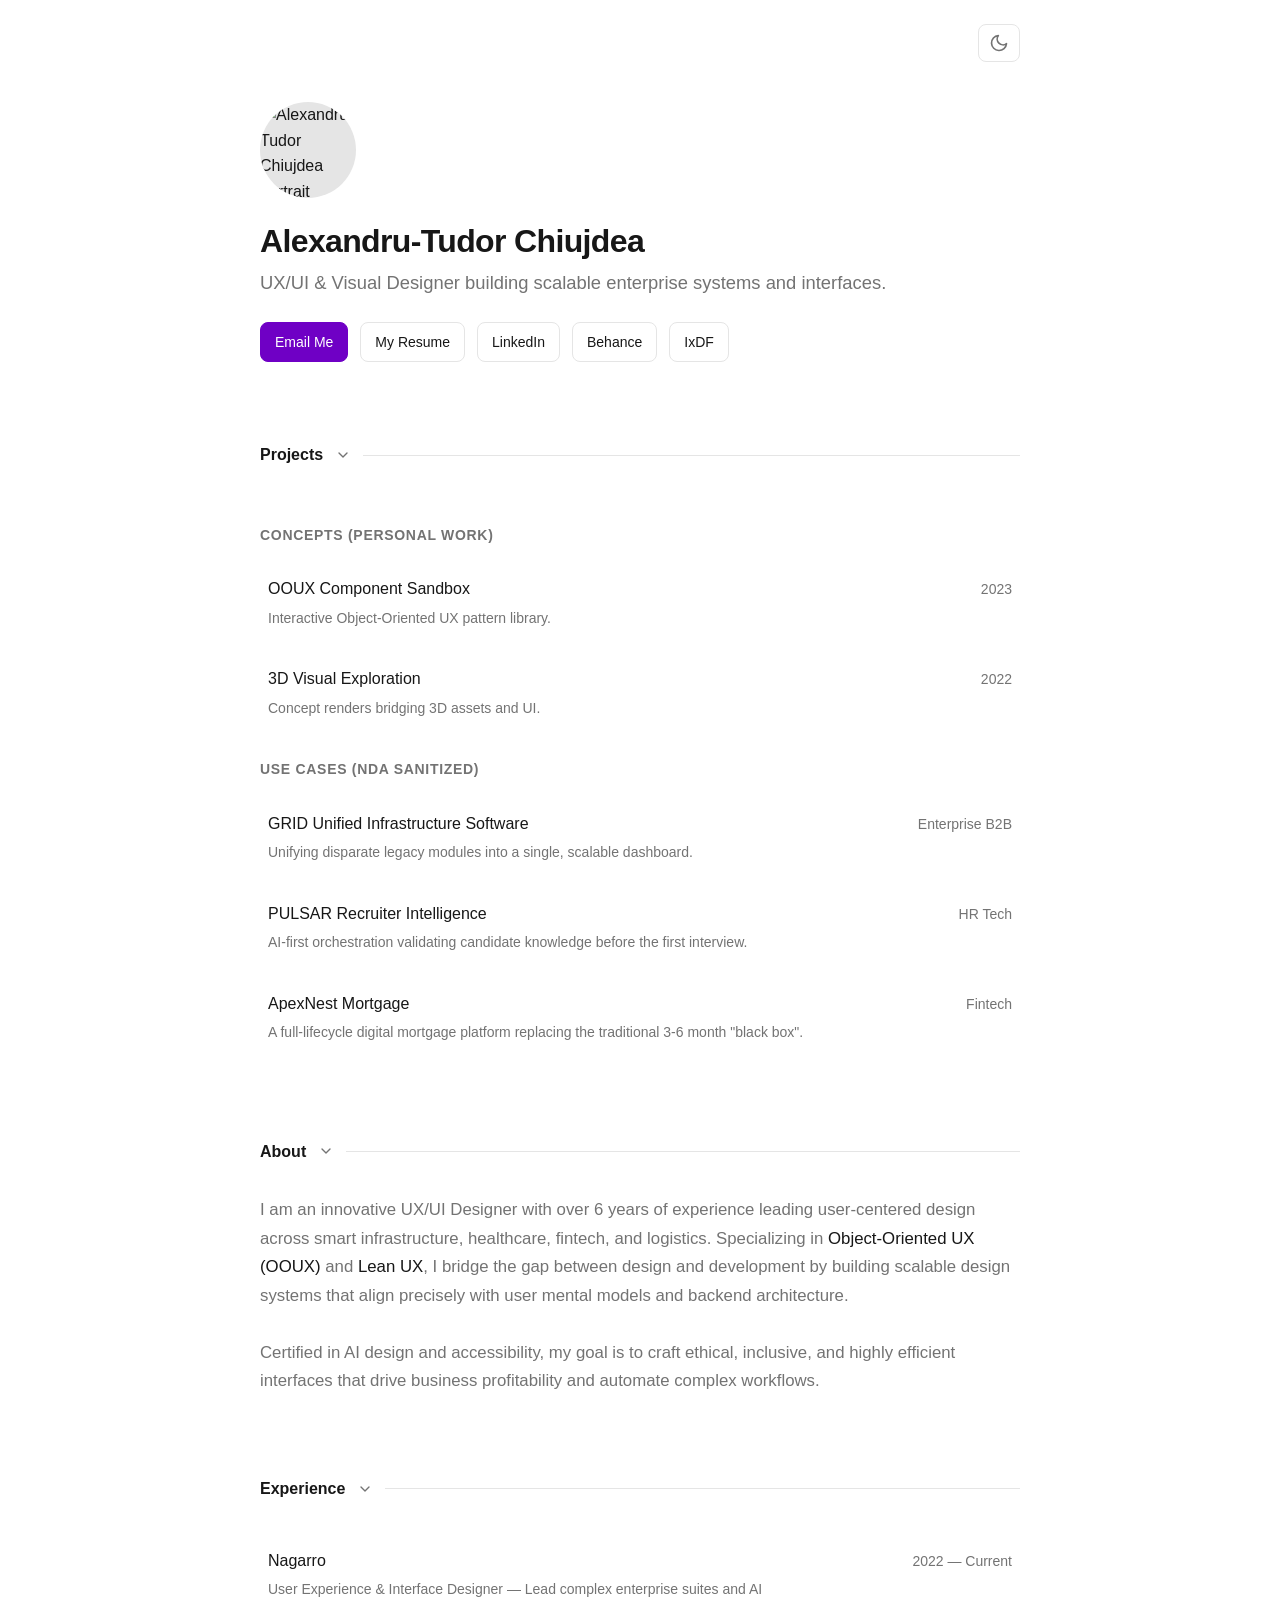
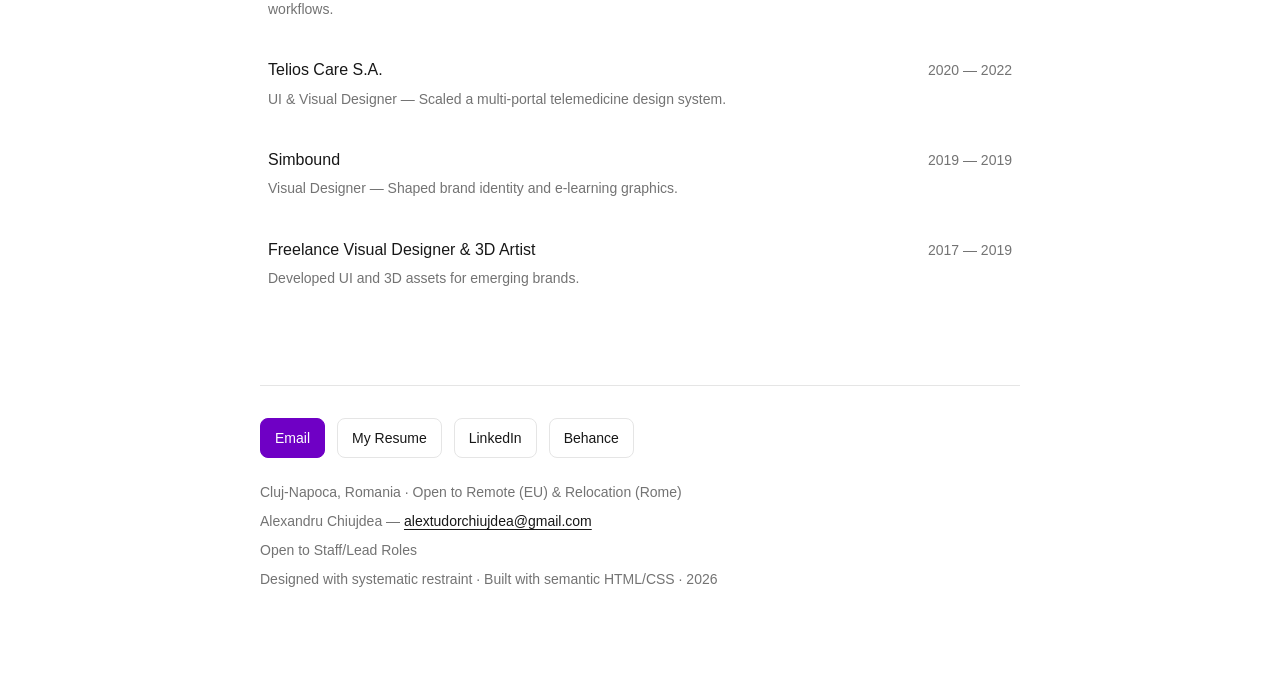
==== index.html @ 45ed24f5 "update" ====
<!DOCTYPE html>
<html lang="en">
<head>
  <meta charset="UTF-8">
  <meta name="viewport" content="width=device-width, initial-scale=1.0">

  <!-- SEO -->
  <title>Alexandru-Tudor Chiujdea — UX/UI & Visual Designer</title>
  <meta name="description" content="Portfolio of Alexandru-Tudor Chiujdea — UX/UI & Visual Designer building scalable enterprise systems and interfaces. Specializing in OOUX, Lean UX, and accessible design.">
  <meta name="author" content="Alexandru-Tudor Chiujdea">
  <meta name="robots" content="index, follow">
  <link rel="canonical" href=""><!-- TODO: Set your domain here, e.g. https://chiujdea.com -->

  <!-- Open Graph (Social sharing) -->
  <meta property="og:type" content="website">
  <meta property="og:title" content="Alexandru-Tudor Chiujdea — UX/UI & Visual Designer">
  <meta property="og:description" content="UX/UI & Visual Designer building scalable enterprise systems and interfaces.">
  <meta property="og:image" content="assets/images/og-image.png"><!-- TODO: Add a 1200x630 social preview image -->
  <meta property="og:url" content=""><!-- TODO: Set your domain -->

  <!-- Twitter Card -->
  <meta name="twitter:card" content="summary_large_image">
  <meta name="twitter:title" content="Alexandru-Tudor Chiujdea — UX/UI & Visual Designer">
  <meta name="twitter:description" content="UX/UI & Visual Designer building scalable enterprise systems and interfaces.">

  <!-- Favicon — TODO: Replace with your actual favicon files -->
  <link rel="icon" href="assets/favicon.ico" sizes="any">
  <link rel="icon" href="assets/favicon.svg" type="image/svg+xml">
  <link rel="apple-touch-icon" href="assets/apple-touch-icon.png">

  <!-- Theme: prevent FOUC (flash of unstyled content) -->
  <script>
    (function() {
      var storedTheme = localStorage.getItem('theme');
      if (storedTheme) {
        document.documentElement.setAttribute('data-theme', storedTheme);
      } else if (window.matchMedia('(prefers-color-scheme: dark)').matches) {
        document.documentElement.setAttribute('data-theme', 'dark');
      } else {
        document.documentElement.setAttribute('data-theme', 'light');
      }
    })();
  </script>

  <!-- Styles -->
  <link rel="stylesheet" href="css/style.css">
</head>
<body>

  <div class="container">

    <!-- ================================================================
         HOME VIEW
         ================================================================ -->
    <div id="home-view">
      <nav class="top-nav">
        <button id="theme-toggle" class="theme-toggle" aria-label="Toggle dark and light mode">
          <svg class="icon-moon" aria-hidden="true" xmlns="http://www.w3.org/2000/svg" viewBox="0 0 24 24" fill="none" stroke="currentColor" stroke-width="2" stroke-linecap="round" stroke-linejoin="round"><path d="M21 12.79A9 9 0 1 1 11.21 3 7 7 0 0 0 21 12.79z"></path></svg>
          <svg class="icon-sun" aria-hidden="true" xmlns="http://www.w3.org/2000/svg" viewBox="0 0 24 24" fill="none" stroke="currentColor" stroke-width="2" stroke-linecap="round" stroke-linejoin="round"><circle cx="12" cy="12" r="5"></circle><line x1="12" y1="1" x2="12" y2="3"></line><line x1="12" y1="21" x2="12" y2="23"></line><line x1="4.22" y1="4.22" x2="5.64" y2="5.64"></line><line x1="18.36" y1="18.36" x2="19.78" y2="19.78"></line><line x1="1" y1="12" x2="3" y2="12"></line><line x1="21" y1="12" x2="23" y2="12"></line><line x1="4.22" y1="19.78" x2="5.64" y2="18.36"></line><line x1="18.36" y1="5.64" x2="19.78" y2="4.22"></line></svg>
        </button>
      </nav>

      <header class="profile-header fade-in-section visible">
        <div class="avatar-wrapper">
          <img src="https://i.postimg.cc/5yd4jVDQ/1awt-(2-of-61).jpg" alt="Alexandru-Tudor Chiujdea portrait" width="96" height="96" loading="eager">
        </div>
        <h1>Alexandru-Tudor Chiujdea</h1>
        <p class="tagline">UX/UI & Visual Designer building scalable enterprise systems and interfaces.</p>
        <div class="link-row">
          <a href="mailto:alextudorchiujdea@gmail.com" class="btn primary">Email Me</a>
          <a href="assets/docs/Alexandru_Chiujdea_Resume.pdf" target="_blank" rel="noopener noreferrer" class="btn">My Resume</a>
          <a href="https://www.linkedin.com/in/alexandru-tudor-chiujdea/" target="_blank" rel="noopener noreferrer" class="btn">LinkedIn</a>
          <a href="https://www.behance.net/dudthyawesome" target="_blank" rel="noopener noreferrer" class="btn">Behance</a>
          <a href="https://ixdf.org/members/alexandru-chiujdea?r=alexandru-chiujdea" target="_blank" rel="noopener noreferrer" class="btn">IxDF</a>
        </div>
      </header>

      <!-- Projects Section -->
      <section id="projects" class="fade-in-section wrapper-section">
        <button class="section-header" aria-expanded="true" aria-controls="content-projects" onclick="toggleSection(this)">
          <h2 class="section-title">Projects</h2>
          <svg class="chevron" aria-hidden="true" viewBox="0 0 24 24"><path d="M6 9l6 6 6-6"></path></svg>
        </button>
        <div id="content-projects" class="section-content">
          <h3 class="subsection-title">Concepts (Personal Work)</h3>
          <div class="list-container" id="concepts-list">
            <!-- Rendered dynamically from js/projects.js -->
          </div>

          <h3 class="subsection-title">Use Cases (NDA Sanitized)</h3>
          <div class="list-container" id="usecases-list">
            <!-- Rendered dynamically from js/projects.js -->
          </div>
        </div>
      </section>

      <!-- About Section -->
      <section id="about" class="fade-in-section wrapper-section">
        <button class="section-header" aria-expanded="true" aria-controls="content-about" onclick="toggleSection(this)">
          <h2 class="section-title">About</h2>
          <svg class="chevron" aria-hidden="true" viewBox="0 0 24 24"><path d="M6 9l6 6 6-6"></path></svg>
        </button>
        <div id="content-about" class="section-content">
          <p class="about-text">
            I am an innovative UX/UI Designer with over 6 years of experience leading user-centered design across smart infrastructure, healthcare, fintech, and logistics.
            Specializing in <strong>Object-Oriented UX (OOUX)</strong> and <strong>Lean UX</strong>, I bridge the gap between design and development by building scalable design systems that align precisely with user mental models and backend architecture.
            <br><br>
            Certified in AI design and accessibility, my goal is to craft ethical, inclusive, and highly efficient interfaces that drive business profitability and automate complex workflows.
          </p>
        </div>
      </section>

      <!-- Experience Section -->
      <section id="experience" class="fade-in-section wrapper-section">
        <button class="section-header" aria-expanded="true" aria-controls="content-experience" onclick="toggleSection(this)">
          <h2 class="section-title">Experience</h2>
          <svg class="chevron" aria-hidden="true" viewBox="0 0 24 24"><path d="M6 9l6 6 6-6"></path></svg>
        </button>
        <div id="content-experience" class="section-content">
          <div class="list-container">
            <div class="list-item">
              <div class="item-left">
                <span class="item-title">Nagarro</span>
                <span class="item-desc">User Experience & Interface Designer — Lead complex enterprise suites and AI workflows.</span>
              </div>
              <span class="item-meta">2022 — Current</span>
            </div>
            <div class="list-item">
              <div class="item-left">
                <span class="item-title">Telios Care S.A.</span>
                <span class="item-desc">UI & Visual Designer — Scaled a multi-portal telemedicine design system.</span>
              </div>
              <span class="item-meta">2020 — 2022</span>
            </div>
            <div class="list-item">
              <div class="item-left">
                <span class="item-title">Simbound</span>
                <span class="item-desc">Visual Designer — Shaped brand identity and e-learning graphics.</span>
              </div>
              <span class="item-meta">2019 — 2019</span>
            </div>
            <div class="list-item">
              <div class="item-left">
                <span class="item-title">Freelance Visual Designer & 3D Artist</span>
                <span class="item-desc">Developed UI and 3D assets for emerging brands.</span>
              </div>
              <span class="item-meta">2017 — 2019</span>
            </div>
          </div>
        </div>
      </section>

      <!-- Footer -->
      <footer class="fade-in-section main-footer">
        <div class="link-row">
          <a href="mailto:alextudorchiujdea@gmail.com" class="btn primary">Email</a>
          <a href="assets/docs/Alexandru_Chiujdea_Resume.pdf" target="_blank" rel="noopener noreferrer" class="btn">My Resume</a>
          <a href="https://www.linkedin.com/in/alexandru-tudor-chiujdea/" target="_blank" rel="noopener noreferrer" class="btn">LinkedIn</a>
          <a href="https://www.behance.net/dudthyawesome" target="_blank" rel="noopener noreferrer" class="btn">Behance</a>
        </div>
        <div class="footer-meta">
          <p class="footer-location">Cluj-Napoca, Romania · Open to Remote (EU) & Relocation (Rome)</p>
          <p class="footer-contact">Alexandru Chiujdea — <a href="mailto:alextudorchiujdea@gmail.com" class="footer-email-link">alextudorchiujdea@gmail.com</a></p>
          <p class="footer-status">Open to Staff/Lead Roles</p>
          <p class="footer-note">Designed with systematic restraint · Built with semantic HTML/CSS · 2026</p>
        </div>
      </footer>
    </div>

    <!-- ================================================================
         PROJECT DETAIL VIEW
         ================================================================ -->
    <div id="project-view" aria-live="polite">
      <nav class="sticky-nav">
        <button class="back-btn" onclick="closeProject()" aria-label="Go back to home page">
          <svg width="18" height="18" aria-hidden="true" viewBox="0 0 24 24" fill="none" stroke="currentColor" stroke-width="2" stroke-linecap="round" stroke-linejoin="round"><line x1="19" y1="12" x2="5" y2="12"></line><polyline points="12 19 5 12 12 5"></polyline></svg>
          <span style="display:none;" id="desktop-back-text">Projects /</span>
        </button>
        <span class="breadcrumb-title" id="breadcrumb-title" tabindex="-1">Project Name</span>
      </nav>

      <div class="project-body" id="project-body-content">
        <!-- Injected dynamically -->
      </div>

      <div class="project-nav-footer">
        <button class="nav-btn prev" id="nav-prev" onclick="navigateProject(-1)">
          <span class="nav-label" aria-hidden="true">&larr; Prev</span>
          <span class="nav-title" id="nav-prev-title">Previous Project</span>
        </button>
        <button class="nav-btn next" id="nav-next" onclick="navigateProject(1)">
          <span class="nav-label" aria-hidden="true">Next &rarr;</span>
          <span class="nav-title" id="nav-next-title">Next Project</span>
        </button>
      </div>
    </div>

  </div>

  <!-- Image Lightbox Modal -->
  <div id="image-modal" class="image-modal" role="dialog" aria-modal="true" aria-label="Image preview" hidden>
    <div class="image-modal-backdrop" id="modal-backdrop"></div>
    <div class="image-modal-content">
      <button class="image-modal-close" id="modal-close" aria-label="Close image preview">
        <svg width="24" height="24" viewBox="0 0 24 24" fill="none" stroke="currentColor" stroke-width="2" stroke-linecap="round" stroke-linejoin="round">
          <line x1="18" y1="6" x2="6" y2="18"></line>
          <line x1="6" y1="6" x2="18" y2="18"></line>
        </svg>
      </button>
      <div class="image-modal-toolbar">
        <button class="modal-tool-btn" id="modal-zoom-out" aria-label="Zoom out">
          <svg width="18" height="18" viewBox="0 0 24 24" fill="none" stroke="currentColor" stroke-width="2"><line x1="5" y1="12" x2="19" y2="12"></line></svg>
        </button>
        <span class="modal-zoom-level" id="modal-zoom-level">100%</span>
        <button class="modal-tool-btn" id="modal-zoom-in" aria-label="Zoom in">
          <svg width="18" height="18" viewBox="0 0 24 24" fill="none" stroke="currentColor" stroke-width="2"><line x1="12" y1="5" x2="12" y2="19"></line><line x1="5" y1="12" x2="19" y2="12"></line></svg>
        </button>
        <button class="modal-tool-btn" id="modal-zoom-reset" aria-label="Reset zoom">Reset</button>
      </div>
      <div class="image-modal-stage" id="modal-stage">
        <img id="modal-image" src="" alt="" draggable="false">
      </div>
      <p id="modal-caption" class="image-modal-caption"></p>
    </div>
  </div>

  <!-- Scripts: data first, then app logic -->
  <script src="js/projects.js"></script>
  <script src="js/app.js"></script>
</body>
</html>
---- css/style.css ----
/* ==========================================================================
   Alexandru-Tudor Chiujdea — Portfolio
   Design Tokens & Theme System
   ========================================================================== */

:root {
  --bg: #ffffff;
  --bg-alpha: rgba(255, 255, 255, 0.85);
  --text-main: #171717;
  --text-secondary: #737373;
  --border: #e5e5e5;
  --hover-bg: #f5f5f5;
  --email-btn-bg: #6F00C5;
  --email-btn-text: #ffffff;
  --focus-ring: #2563eb;
  --font-sans: -apple-system, BlinkMacSystemFont, "Inter", "Segoe UI", Roboto, Helvetica, Arial, sans-serif;
}

[data-theme="dark"] {
  --bg: #0a0a0a;
  --bg-alpha: rgba(10, 10, 10, 0.85);
  --text-main: #ededed;
  --text-secondary: #a3a3a3;
  --border: #262626;
  --hover-bg: #171717;
  --email-btn-bg: #00E5FF;
  --email-btn-text: #0a0a0a;
  --focus-ring: #00E5FF;
}

/* ==========================================================================
   Reset & Base
   ========================================================================== */

* { box-sizing: border-box; margin: 0; padding: 0; }

:focus-visible {
  outline: 2px solid var(--focus-ring);
  outline-offset: 3px;
  border-radius: 4px;
}

html { scroll-behavior: smooth; font-size: 16px; }

body {
  font-family: var(--font-sans);
  background-color: var(--bg);
  color: var(--text-main);
  line-height: 1.6;
  padding: 0 clamp(1rem, 5vw, 2rem);
  -webkit-font-smoothing: antialiased;
  transition: background-color 0.3s ease, color 0.3s ease;
}

/* ==========================================================================
   Layout
   ========================================================================== */

.container {
  max-width: 760px;
  margin: 0 auto;
  padding: 1.5rem 0 6rem;
}

button {
  background: none;
  border: none;
  font: inherit;
  color: inherit;
  cursor: pointer;
  text-align: left;
}

/* ==========================================================================
   Top Navigation & Theme Toggle
   ========================================================================== */

.top-nav {
  display: flex;
  justify-content: flex-end;
  margin-bottom: clamp(1.5rem, 4vw, 2.5rem);
}

.theme-toggle {
  background: var(--bg);
  border: 1px solid var(--border);
  color: var(--text-secondary);
  border-radius: 8px;
  padding: 0.5rem 0.625rem;
  display: flex;
  align-items: center;
  justify-content: center;
  transition: all 0.2s ease;
}

.theme-toggle:hover { background: var(--hover-bg); color: var(--text-main); }
.theme-toggle svg { width: 20px; height: 20px; }

.icon-sun, .icon-moon { display: none; }
[data-theme="light"] .icon-moon { display: block; }
[data-theme="dark"] .icon-sun { display: block; }

/* ==========================================================================
   Profile Header & Avatar
   ========================================================================== */

.avatar-wrapper {
  width: clamp(80px, 15vw, 96px);
  height: clamp(80px, 15vw, 96px);
  border-radius: 50%;
  overflow: hidden;
  margin-bottom: 1.5rem;
  background-color: var(--border);
  position: relative;
}

.avatar-wrapper img {
  width: 100%;
  height: 100%;
  object-fit: cover;
  object-position: center;
}

h1 { font-size: clamp(1.5rem, 5vw, 2rem); font-weight: 600; letter-spacing: -0.02em; margin-bottom: 0.5rem; line-height: 1.2; }
.tagline { font-size: clamp(1rem, 3vw, 1.15rem); color: var(--text-secondary); margin-bottom: 1.5rem; }

/* ==========================================================================
   Buttons & Links
   ========================================================================== */

.link-row { display: flex; gap: 0.75rem; flex-wrap: wrap; }

.btn {
  display: inline-flex;
  align-items: center;
  gap: 0.5rem;
  padding: 0.5rem clamp(0.75rem, 3vw, 0.875rem);
  border-radius: 8px;
  background: var(--bg);
  border: 1px solid var(--border);
  color: var(--text-main);
  font-size: clamp(0.8rem, 2vw, 0.875rem);
  font-weight: 500;
  text-decoration: none;
  transition: all 0.2s ease;
}

.btn:hover { background: var(--hover-bg); border-color: var(--text-secondary); }
.btn.primary { background: var(--email-btn-bg); color: var(--email-btn-text); border-color: var(--email-btn-bg); }
.btn.primary:hover { opacity: 0.85; background: var(--email-btn-bg); }

/* ==========================================================================
   Sections (Collapsible)
   ========================================================================== */

section {
  margin-top: clamp(3.5rem, 8vw, 4.5rem);
  opacity: 0;
  transform: translateY(20px);
  transition: opacity 0.6s ease-out, transform 0.6s ease-out;
}

section.visible { opacity: 1; transform: translateY(0); }

.section-header {
  display: flex;
  align-items: center;
  gap: 0.75rem;
  margin-bottom: 1.5rem;
  width: 100%;
  padding: 0.5rem 0;
}

.section-header:hover .section-title { color: var(--text-secondary); }
.section-title { font-size: 1rem; font-weight: 600; color: var(--text-main); transition: color 0.2s ease; white-space: nowrap; }
.section-header::after { content: ""; height: 1px; flex-grow: 1; background-color: var(--border); }

.chevron {
  width: 16px; height: 16px; fill: none; stroke: currentColor; stroke-width: 2;
  stroke-linecap: round; stroke-linejoin: round; transition: transform 0.3s ease; color: var(--text-secondary);
  flex-shrink: 0;
}

.section-header[aria-expanded="false"] .chevron { transform: rotate(-90deg); }

.section-content {
  overflow: hidden;
  transition: max-height 0.4s ease-in-out, opacity 0.3s ease-in-out;
  max-height: 2000px;
  opacity: 1;
  visibility: visible;
}

.section-content.collapsed-content {
  max-height: 0;
  opacity: 0;
  visibility: hidden;
}

/* ==========================================================================
   List Items (Projects, Experience)
   ========================================================================== */

.subsection-title {
  font-size: 0.875rem; text-transform: uppercase; letter-spacing: 0.05em; color: var(--text-secondary);
  margin: 1.5rem 0 1rem; display: flex; align-items: center; justify-content: space-between;
}

.list-container { display: flex; flex-direction: column; gap: 0.5rem; }

.list-item {
  display: flex; justify-content: space-between; align-items: baseline;
  padding: 0.5rem; border-radius: 8px; width: 100%;
  transition: background 0.2s ease; margin: 0.5rem 0;
}

.list-item:hover { background: var(--hover-bg); }
.item-left { display: flex; flex-direction: column; gap: 0.5rem; max-width: 75%; }
.item-title { font-weight: 500; font-size: 1rem; line-height: 1.4; }
.item-desc { font-size: 0.875rem; color: var(--text-secondary); line-height: 1.4; }
.item-meta { font-size: 0.875rem; color: var(--text-secondary); white-space: nowrap; flex-shrink: 0; }

/* ==========================================================================
   About Section
   ========================================================================== */

.about-text { font-size: clamp(1rem, 2.5vw, 1.05rem); color: var(--text-secondary); line-height: 1.7; }
.about-text strong { color: var(--text-main); font-weight: 500; }

/* ==========================================================================
   Project Detail View
   ========================================================================== */

#home-view { display: block; }
#project-view { display: none; animation: fadeIn 0.4s ease-out; }

.sticky-nav {
  position: sticky; top: 0; background: var(--bg-alpha);
  backdrop-filter: blur(12px); -webkit-backdrop-filter: blur(12px);
  padding: clamp(1rem, 3vw, 1.5rem) 0; margin-bottom: clamp(1.5rem, 5vw, 2.5rem);
  border-bottom: 1px solid var(--border); z-index: 100; display: flex; align-items: center; gap: 0.5rem;
  font-size: clamp(0.85rem, 2vw, 0.95rem); white-space: nowrap; overflow: hidden; text-overflow: ellipsis;
}

.back-btn {
  color: var(--text-secondary); display: flex; align-items: center; gap: 0.25rem;
  transition: color 0.2s ease; font-weight: 500; flex-shrink: 0;
}

.back-btn:hover { color: var(--text-main); }
.breadcrumb-title { color: var(--text-main); font-weight: 600; overflow: hidden; text-overflow: ellipsis; outline: none; }

.project-body h1 { font-size: clamp(1.75rem, 6vw, 2.5rem); margin-bottom: 1.5rem; line-height: 1.2; }
.project-body h2 { font-size: clamp(1.2rem, 4vw, 1.5rem); margin: 2.5rem 0 1rem; }
.project-body p { color: var(--text-secondary); font-size: clamp(1rem, 3vw, 1.1rem); margin-bottom: 1.25rem; }
.project-body ul { color: var(--text-secondary); font-size: clamp(1rem, 3vw, 1.1rem); margin-bottom: 1.25rem; padding-left: 1.5rem; }
.project-body li { margin-bottom: 0.5rem; }
.project-body figure {
  margin: 2rem 0;
}
.project-body img {
  width: 100%;
  height: auto;
  border-radius: 8px;
  border: 1px solid var(--border);
  display: block;
  background-color: var(--hover-bg);
  cursor: zoom-in;
  transition: transform 0.2s ease, box-shadow 0.2s ease;
}
.project-body img:hover {
  transform: translateY(-2px);
  box-shadow: 0 8px 24px rgba(0, 0, 0, 0.12);
}
[data-theme="dark"] .project-body img:hover {
  box-shadow: 0 8px 24px rgba(0, 0, 0, 0.6);
}
.project-body figcaption {
  font-size: 0.825rem;
  color: var(--text-secondary);
  margin-top: 0.5rem;
  text-align: center;
}

/* ==========================================================================
   Image Lightbox Modal
   ========================================================================== */

.image-modal {
  position: fixed;
  inset: 0;
  z-index: 1000;
  display: flex;
  align-items: center;
  justify-content: center;
  opacity: 0;
  visibility: hidden;
  transition: opacity 0.25s ease, visibility 0.25s ease;
}

.image-modal.is-open {
  opacity: 1;
  visibility: visible;
}

.image-modal-backdrop {
  position: absolute;
  inset: 0;
  background-color: rgba(0, 0, 0, 0.88);
  backdrop-filter: blur(8px);
  -webkit-backdrop-filter: blur(8px);
}

.image-modal-content {
  position: relative;
  z-index: 2;
  width: 100vw;
  height: 100vh;
  display: flex;
  flex-direction: column;
  align-items: center;
  justify-content: center;
  padding: 1rem;
}

.image-modal-close {
  position: absolute;
  top: 1rem;
  right: 1.25rem;
  z-index: 10;
  background: rgba(255, 255, 255, 0.15);
  border: 1px solid rgba(255, 255, 255, 0.25);
  color: #ffffff;
  width: 44px;
  height: 44px;
  border-radius: 50%;
  display: flex;
  align-items: center;
  justify-content: center;
  cursor: pointer;
  transition: all 0.2s ease;
}

.image-modal-close:hover {
  background: rgba(255, 255, 255, 0.3);
  transform: scale(1.05);
}

.image-modal-toolbar {
  position: absolute;
  bottom: 3.5rem;
  z-index: 10;
  display: flex;
  align-items: center;
  gap: 0.5rem;
  background: rgba(20, 20, 20, 0.85);
  border: 1px solid rgba(255, 255, 255, 0.15);
  padding: 0.35rem 0.75rem;
  border-radius: 9999px;
  color: #ffffff;
  backdrop-filter: blur(10px);
}

.modal-tool-btn {
  background: none;
  border: none;
  color: #ffffff;
  padding: 0.35rem 0.5rem;
  font-size: 0.8rem;
  font-weight: 500;
  cursor: pointer;
  border-radius: 6px;
  display: flex;
  align-items: center;
  justify-content: center;
  transition: background 0.15s ease;
}

.modal-tool-btn:hover {
  background: rgba(255, 255, 255, 0.2);
}

.modal-zoom-level {
  font-size: 0.8rem;
  font-weight: 600;
  min-width: 44px;
  text-align: center;
  user-select: none;
}

.image-modal-stage {
  flex: 1;
  width: 100%;
  max-width: 1400px;
  display: flex;
  align-items: center;
  justify-content: center;
  overflow: hidden;
  cursor: grab;
  touch-action: none;
}

.image-modal-stage.is-dragging {
  cursor: grabbing;
}

#modal-image {
  max-width: 90vw;
  max-height: 80vh;
  object-fit: contain;
  border-radius: 6px;
  box-shadow: 0 20px 50px rgba(0, 0, 0, 0.5);
  transition: transform 0.1s ease-out;
  transform-origin: center center;
  user-select: none;
  -webkit-user-drag: none;
}

.image-modal-caption {
  position: absolute;
  bottom: 1rem;
  color: rgba(255, 255, 255, 0.75);
  font-size: 0.85rem;
  text-align: center;
  max-width: 80vw;
  white-space: nowrap;
  overflow: hidden;
  text-overflow: ellipsis;
  pointer-events: none;
}

body.modal-open {
  overflow: hidden;
}
.project-body blockquote {
  border-left: 4px solid var(--focus-ring);
  padding-left: 1.5rem;
  margin: 2rem 0;
  font-size: 1.1rem;
  color: var(--text-main);
  font-style: italic;
}

/* ==========================================================================
   Project Navigation Footer
   ========================================================================== */

.project-nav-footer {
  display: flex; justify-content: space-between; margin-top: 5rem; padding-top: 2rem; border-top: 1px solid var(--border); gap: 1rem;
}

.nav-btn {
  display: flex; flex-direction: column; color: var(--text-main);
  transition: opacity 0.2s ease; max-width: 48%;
}

.nav-btn:hover { opacity: 0.7; }
.nav-btn.next { text-align: right; align-items: flex-end; }
.nav-label { font-size: clamp(0.7rem, 2vw, 0.8rem); text-transform: uppercase; letter-spacing: 0.05em; color: var(--text-secondary); margin-bottom: 0.5rem; }
.nav-title { font-weight: 500; font-size: clamp(0.85rem, 2.5vw, 0.95rem); line-height: 1.3; }

/* ==========================================================================
   Footer
   ========================================================================== */

.main-footer { margin-top: 5rem; padding-top: 2rem; border-top: 1px solid var(--border); display: flex; flex-direction: column; gap: 1.5rem; }
.footer-meta { display: flex; flex-direction: column; gap: 0.5rem; }
.footer-location, .footer-contact, .footer-status, .footer-note {
  font-size: clamp(0.75rem, 2vw, 0.875rem);
  color: var(--text-secondary);
  line-height: 1.5;
}
.footer-email-link {
  color: var(--text-main);
  text-decoration: underline;
  text-underline-offset: 3px;
  transition: color 0.2s ease;
}
.footer-email-link:hover {
  color: var(--focus-ring);
}

/* ==========================================================================
   Animations
   ========================================================================== */

@keyframes fadeIn { from { opacity: 0; transform: translateY(10px); } to { opacity: 1; transform: translateY(0); } }

/* ==========================================================================
   Responsive
   ========================================================================== */

@media (max-width: 550px) {
  .list-item { flex-direction: column; align-items: flex-start; gap: 0.5rem; }
  .item-left { max-width: 100%; }
  .item-meta { font-size: 0.8rem; opacity: 0.8; }
  .link-row { gap: 0.5rem; }
  .btn { width: 100%; justify-content: center; margin-bottom: 0.5rem; }
}

@media (min-width: 2000px) {
  html { font-size: 22px; }
  .container { max-width: 1000px; }
  .avatar-wrapper { width: 140px; height: 140px; }
}
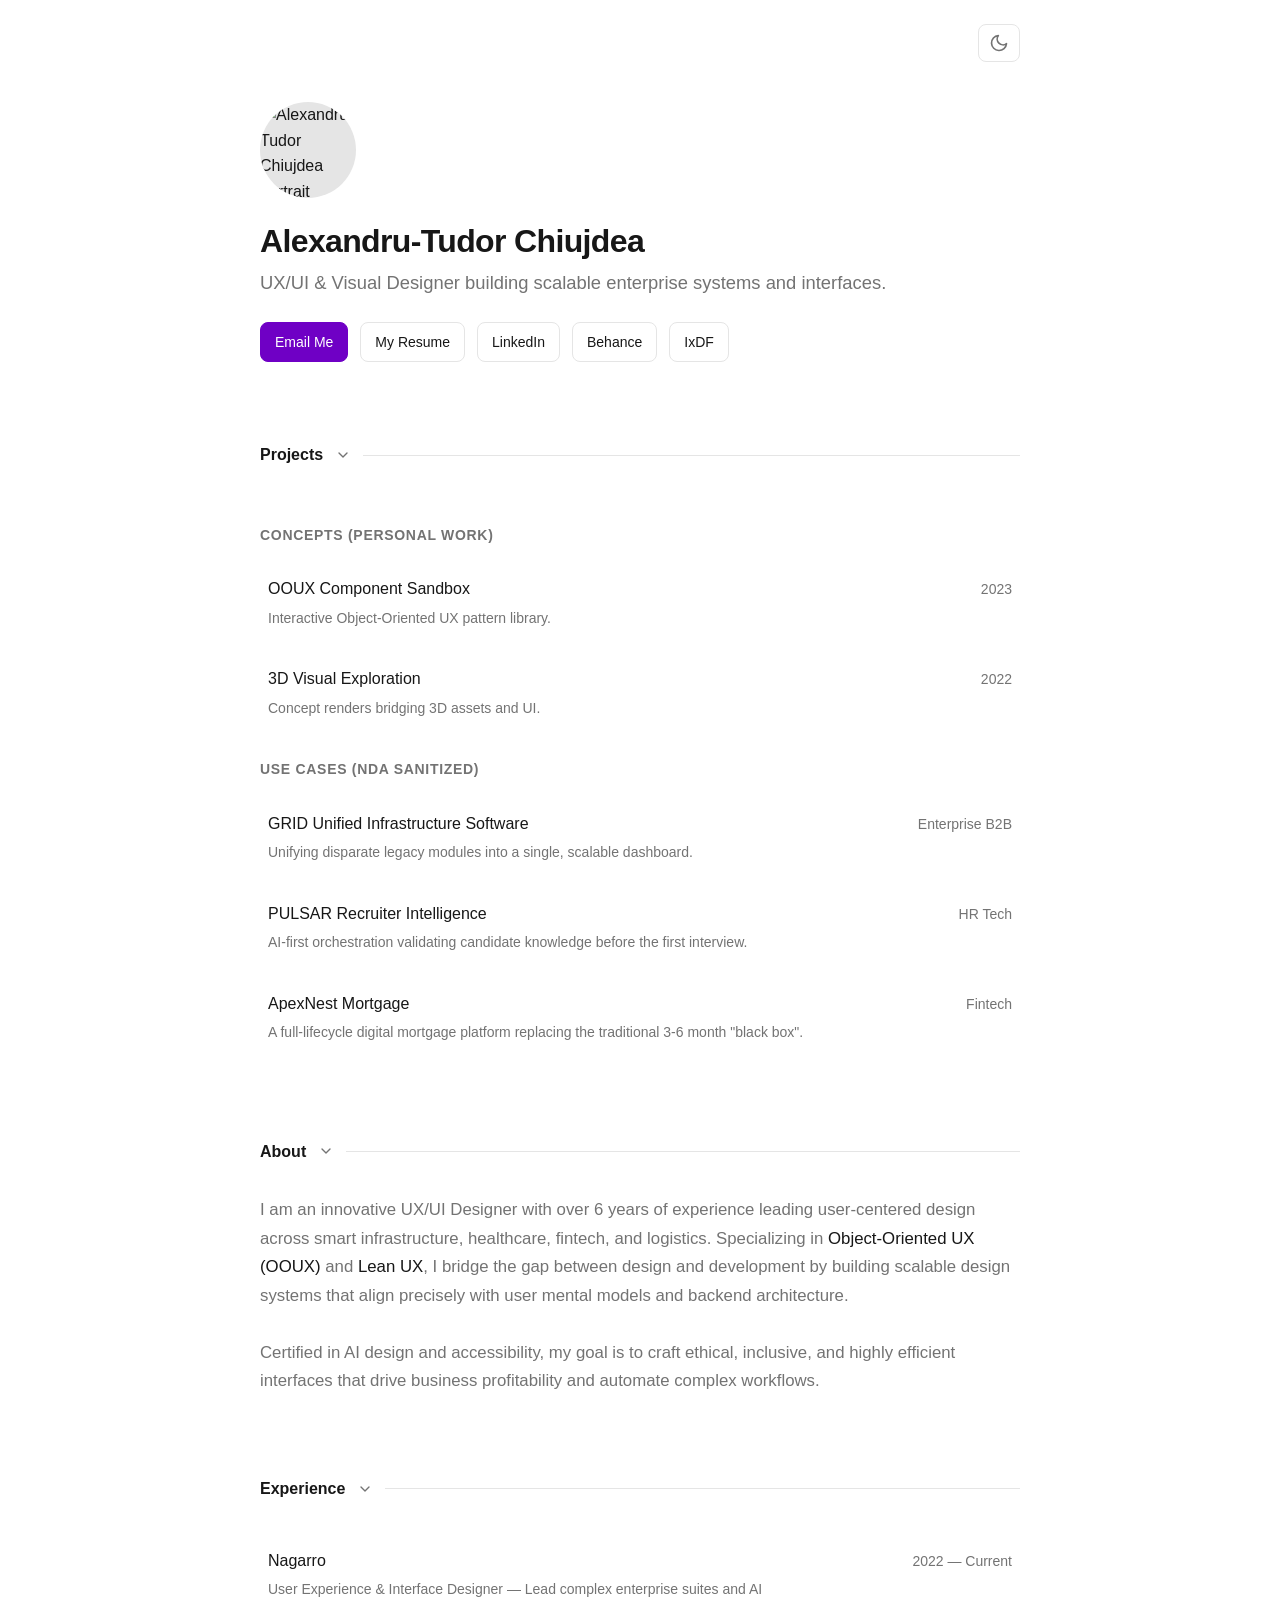
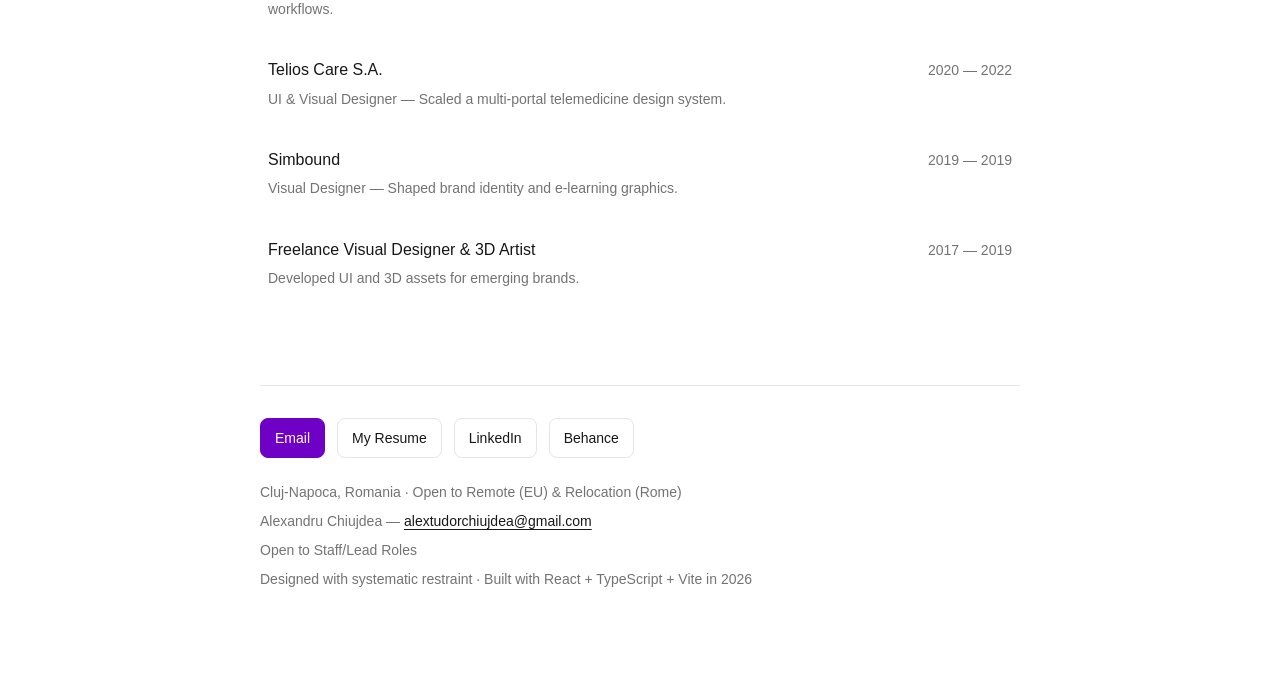
==== commit 83b196aa: "Update footer tech stack note" ====
--- a/index.html
+++ b/index.html
@@ -162,7 +162,7 @@
           <p class="footer-location">Cluj-Napoca, Romania · Open to Remote (EU) & Relocation (Rome)</p>
           <p class="footer-contact">Alexandru Chiujdea — <a href="mailto:alextudorchiujdea@gmail.com" class="footer-email-link">alextudorchiujdea@gmail.com</a></p>
           <p class="footer-status">Open to Staff/Lead Roles</p>
-          <p class="footer-note">Designed with systematic restraint · Built with semantic HTML/CSS · 2026</p>
+          <p class="footer-note">Designed with systematic restraint · Built with React + TypeScript + Vite in 2026</p>
         </div>
       </footer>
     </div>
